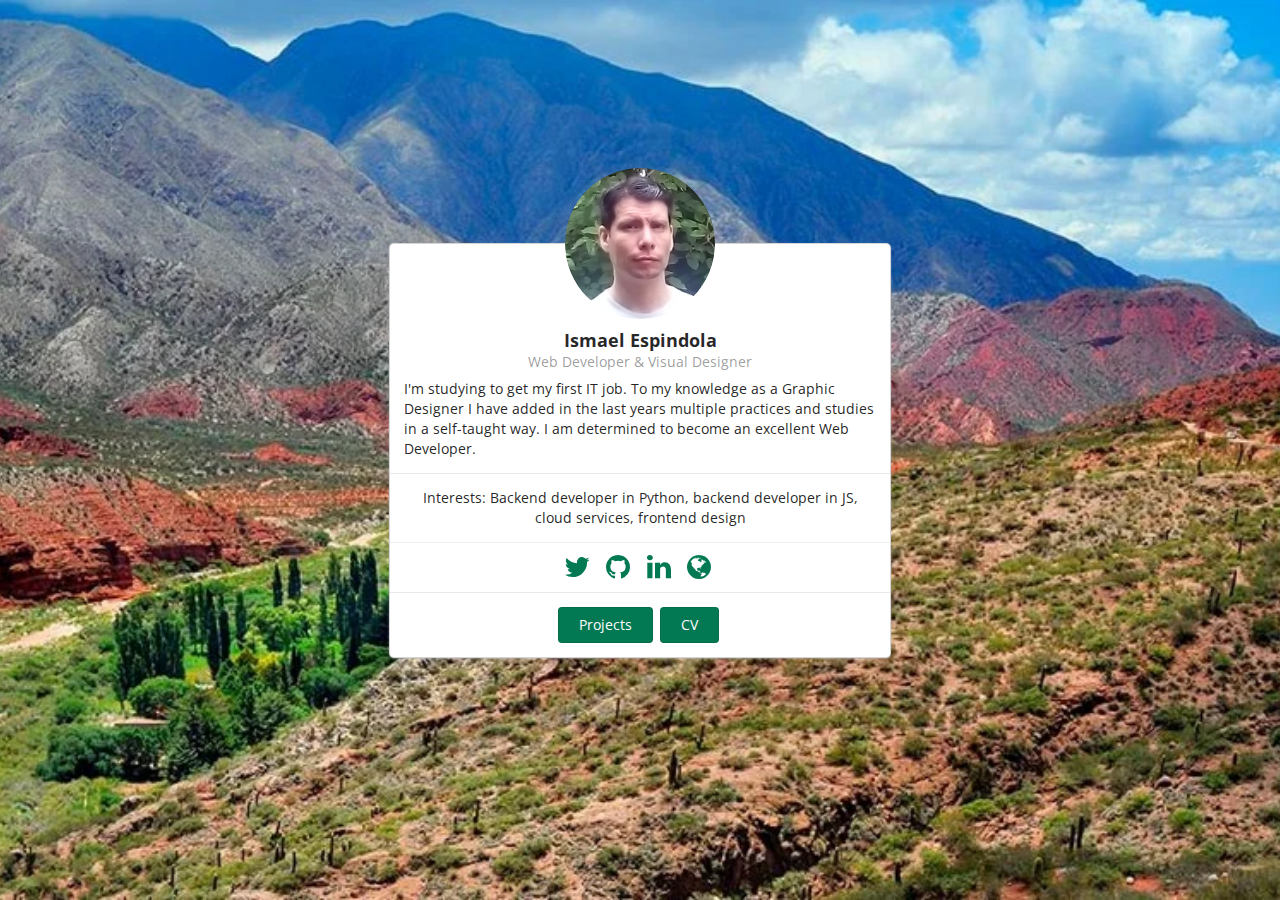
==== index.html @ d62be836 "Add files that make up the website" ====
<!DOCTYPE html>
<html>

  <head>
  <meta charset="utf-8">
  <meta http-equiv="X-UA-Compatible" content="IE=edge">
  <meta name="viewport" content="width=device-width, initial-scale=1">
  <meta name="mobile-web-app-capable" content="yes">

  <title>
    EspiFreelancer | Portfolio
  </title>

  <!-- Load Javascript and CSS for Semantic UI -->
  <script src="//cdnjs.cloudflare.com/ajax/libs/jquery/2.2.4/jquery.min.js"></script>
  <script src="/css/semantic-ui/semantic.min.js"></script>
  <link rel="stylesheet" href="/css/semantic-ui/semantic.min.css">

  <!-- Load Techfolio CSS customizations -->
  <link rel="stylesheet" type="text/css" href="/css/stylesheet-default.css">
  <link rel="stylesheet" type="text/css" href="/css/stylesheet-customizations.css">

  <link rel="stylesheet" type="text/css" href="/css/print-default.css" media="print">
  <link rel="stylesheet" type="text/css" href="/css/print-customizations.css" media="print">

</head>


  <body>
    <!-- Home page design with small circular image bisecting card. -->






<div style="height: 100%; margin-top: -75px" class="ui middle aligned grid">

  <div class="column">

    <div style="position: relative; top: 75px; z-index: 1" class="ui fluid centered small circular image">
      <img src="/images/4x4.jpg">
    </div>


    <div style="max-width: 500px; padding-top: 75px; margin-top: 0px" class="ui fluid centered card">

      <div class="center aligned content">
        <span class="header"><span class="nn">ael&nbsp;Esp</span></span>
        <div class="meta">
          <span class="date">Web Developer &amp; Visual Designer</span>
        </div>
        <div class="left aligned description">
          <p>I'm studying to get my first IT job. To my knowledge as a Graphic Designer I have added in the last years multiple practices and studies in a self-taught way. I am determined to become an excellent Web Developer.</p>
        </div>
      </div>
      <div class="center aligned content">
        <div class="description">
          Interests:
          
            Backend developer in Python, 
          
            backend developer in JS, 
          
            cloud services,

            frontend design
          

        </div>
      </div>
      <div class="center aligned extra content">
        <!-- Used by theme-home-builtin-1,2,3 -->



   <a href="https://twitter.com/espifreelancer"> <i class="big twitter icon icon-color"></i> </a>

   <a href="https://github.com/espifreelancer"> <i class="big github icon icon-color"></i> </a>

   <a href="http://linkedin.com/in/espifreelancer"> <i class="big linkedin icon icon-color"></i> </a>

   <a href="https://espifreelancer.com"> <i class="big globe icon icon-color"></i> </a>

<!--   
   <a href="mailto:name@domain.com"> <i class="big mail square icon icon-color"></i> </a>
 -->
      </div>
      <div class="center aligned content">
        <a href="/projects/">
          <button class="uhbtn ui basic button">Projects</button>
        </a>
        <!--
        <a href="/essays/">
          <button class="uhbtn ui basic button">Essays (4)</button>
        </a>
        -->
        <a href="/resume/">
          <button class="uhbtn ui basic button">CV</button>
        </a>
      </div>
    </div>
  </div>

</div>

<script type="text/javascript">
  /* Terrible ugly hack to get nice background image on main page without changing other templates */
  document.addEventListener("DOMContentLoaded", function() {
      var body = document.getElementsByTagName("body")[0];
      body.style.cssText =
          'background: url("../images/campo.webp");' +
          'background-size: cover;' +
          'background-position: center;' +
          'background-repeat: no-repeat;';

      var uhbtns = document.getElementsByClassName("uhbtn");
      for(var i = 0; i < uhbtns.length; i++) {
          uhbtns[i].cssText = "background-color: green;";
      }
  });

</script>
    <!-- Always create iframes to embed videos if present. See: http://semantic-ui.com/modules/embed.html -->

<script>
  $('.ui.embed').embed();
</script>
<script src="/js/scripts.js"></script>


  </body>

</html>
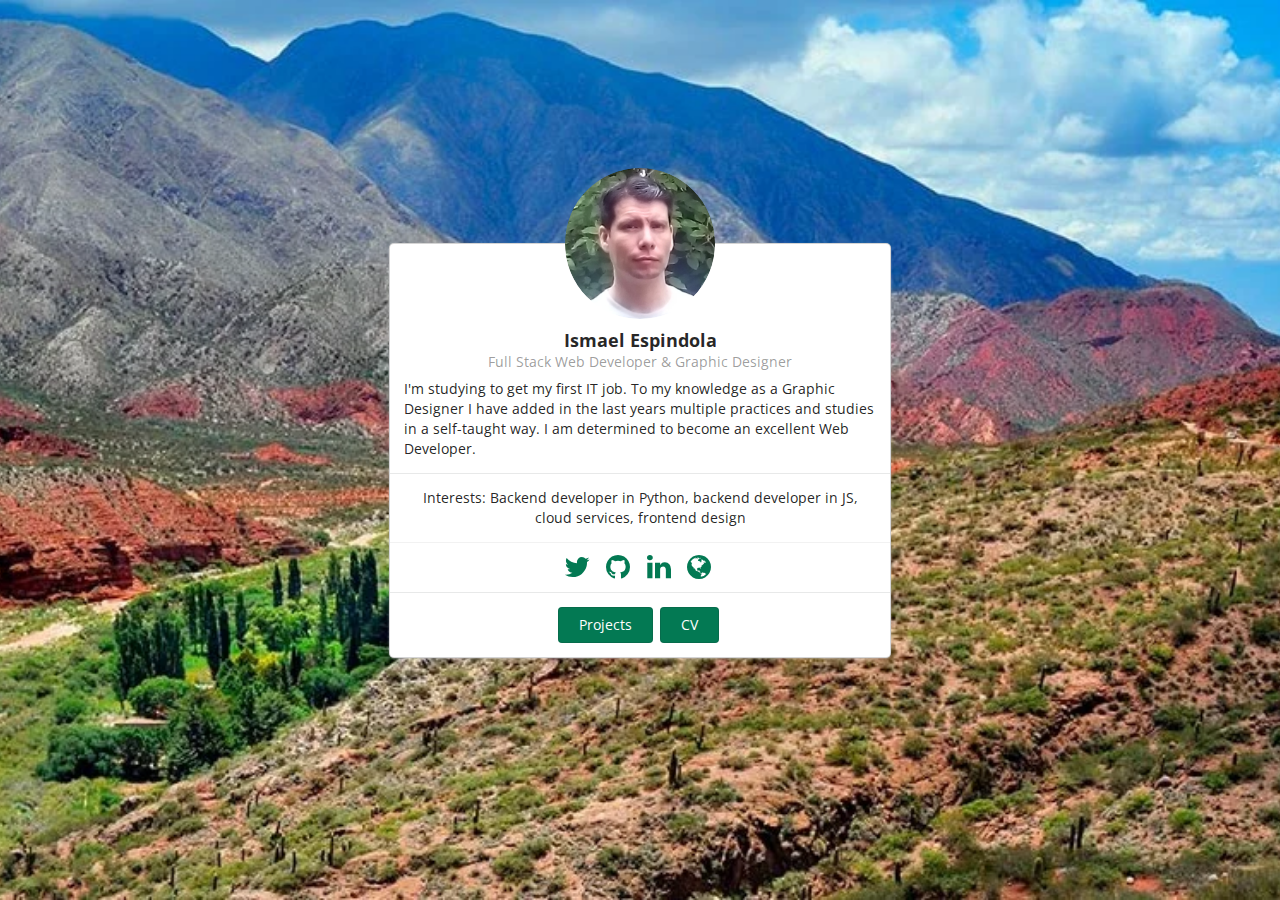
==== commit 5d863e73: "Update course list and personal title" ====
--- a/index.html
+++ b/index.html
@@ -48,7 +48,7 @@
       <div class="center aligned content">
         <span class="header"><span class="nn">ael&nbsp;Esp</span></span>
         <div class="meta">
-          <span class="date">Web Developer &amp; Visual Designer</span>
+          <span class="date">Full Stack Web Developer &amp; Graphic Designer</span>
         </div>
         <div class="left aligned description">
           <p>I'm studying to get my first IT job. To my knowledge as a Graphic Designer I have added in the last years multiple practices and studies in a self-taught way. I am determined to become an excellent Web Developer.</p>
--- a/css/stylesheet-customizations.css
+++ b/css/stylesheet-customizations.css
@@ -72,3 +72,13 @@
    padding-left: .5em;
 }
 
+/*Footer*/
+.footer {
+  background-color: #FFF;
+  position: absolute;
+  /* bottom: 0;  remove this */
+  margin-top: -50px; /* add this */
+  left: 0;
+  width: 100%;
+  padding: 15px 0;
+}
